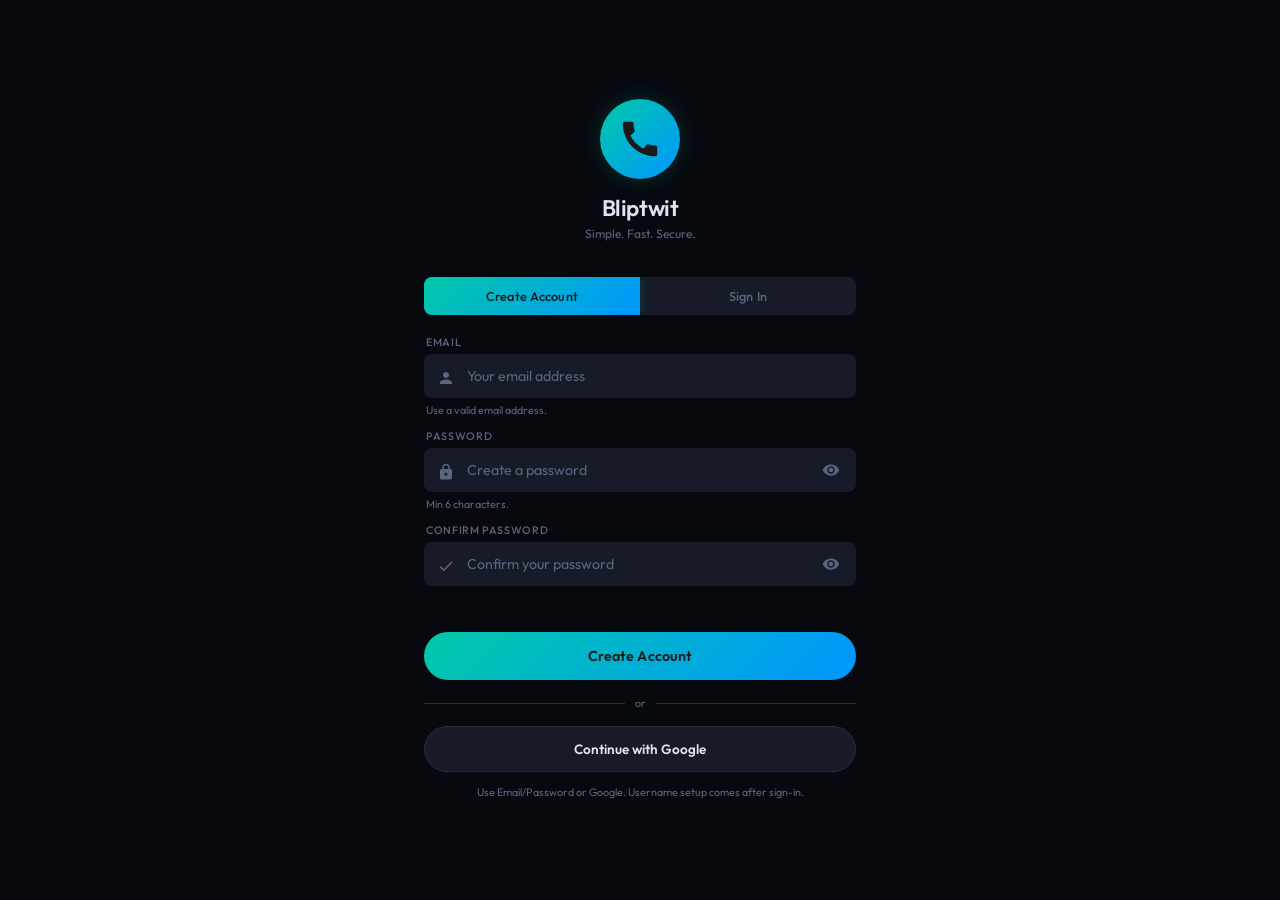
==== index.html @ bbe9b992 "Add index redirect to Bliptwit app" ====
<!DOCTYPE html>
<html lang="en">
<head>
  <meta charset="UTF-8" />
  <meta name="viewport" content="width=device-width, initial-scale=1.0" />
  <meta http-equiv="refresh" content="0; url=./out_index.html" />
  <title>Bliptwit</title>
  <script>
    window.location.replace('./out_index.html');
  </script>
</head>
<body>
  <p>Opening Bliptwit...</p>
  <a href="./out_index.html">Open Bliptwit</a>
</body>
</html>
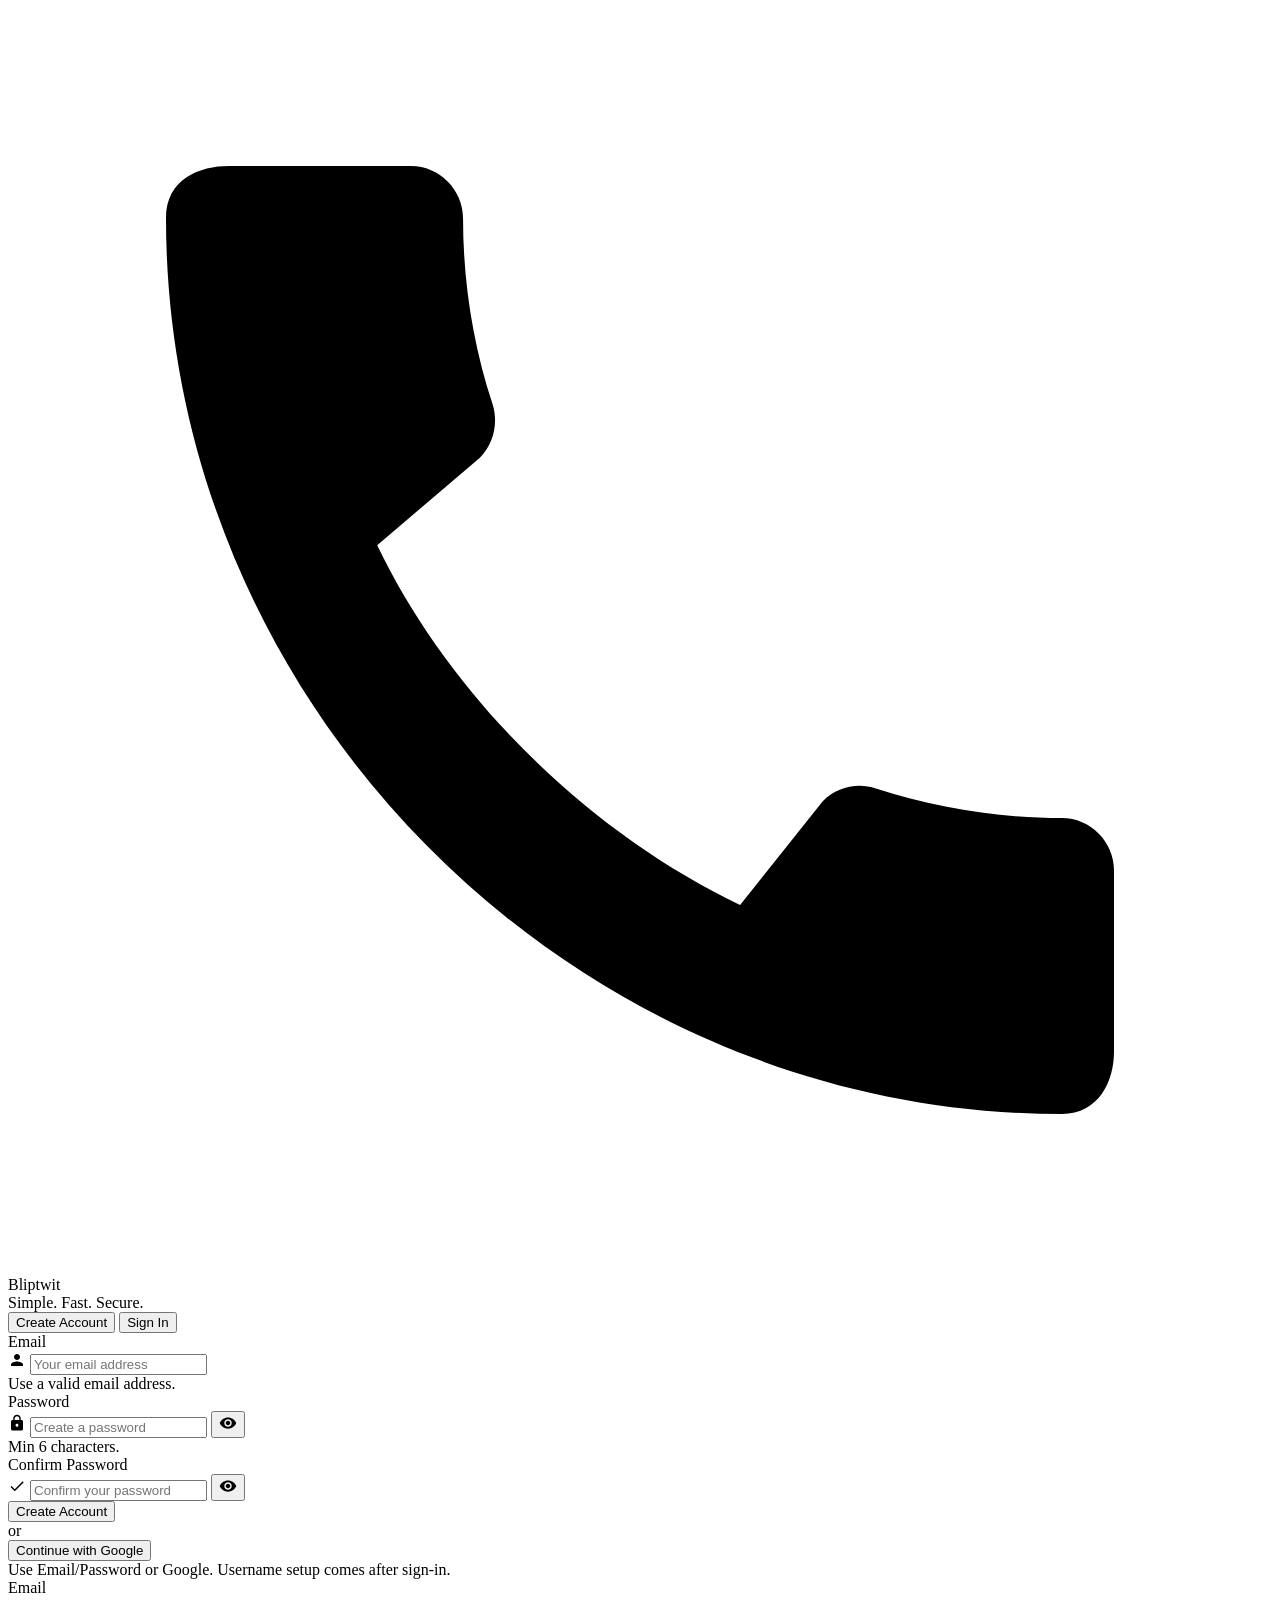
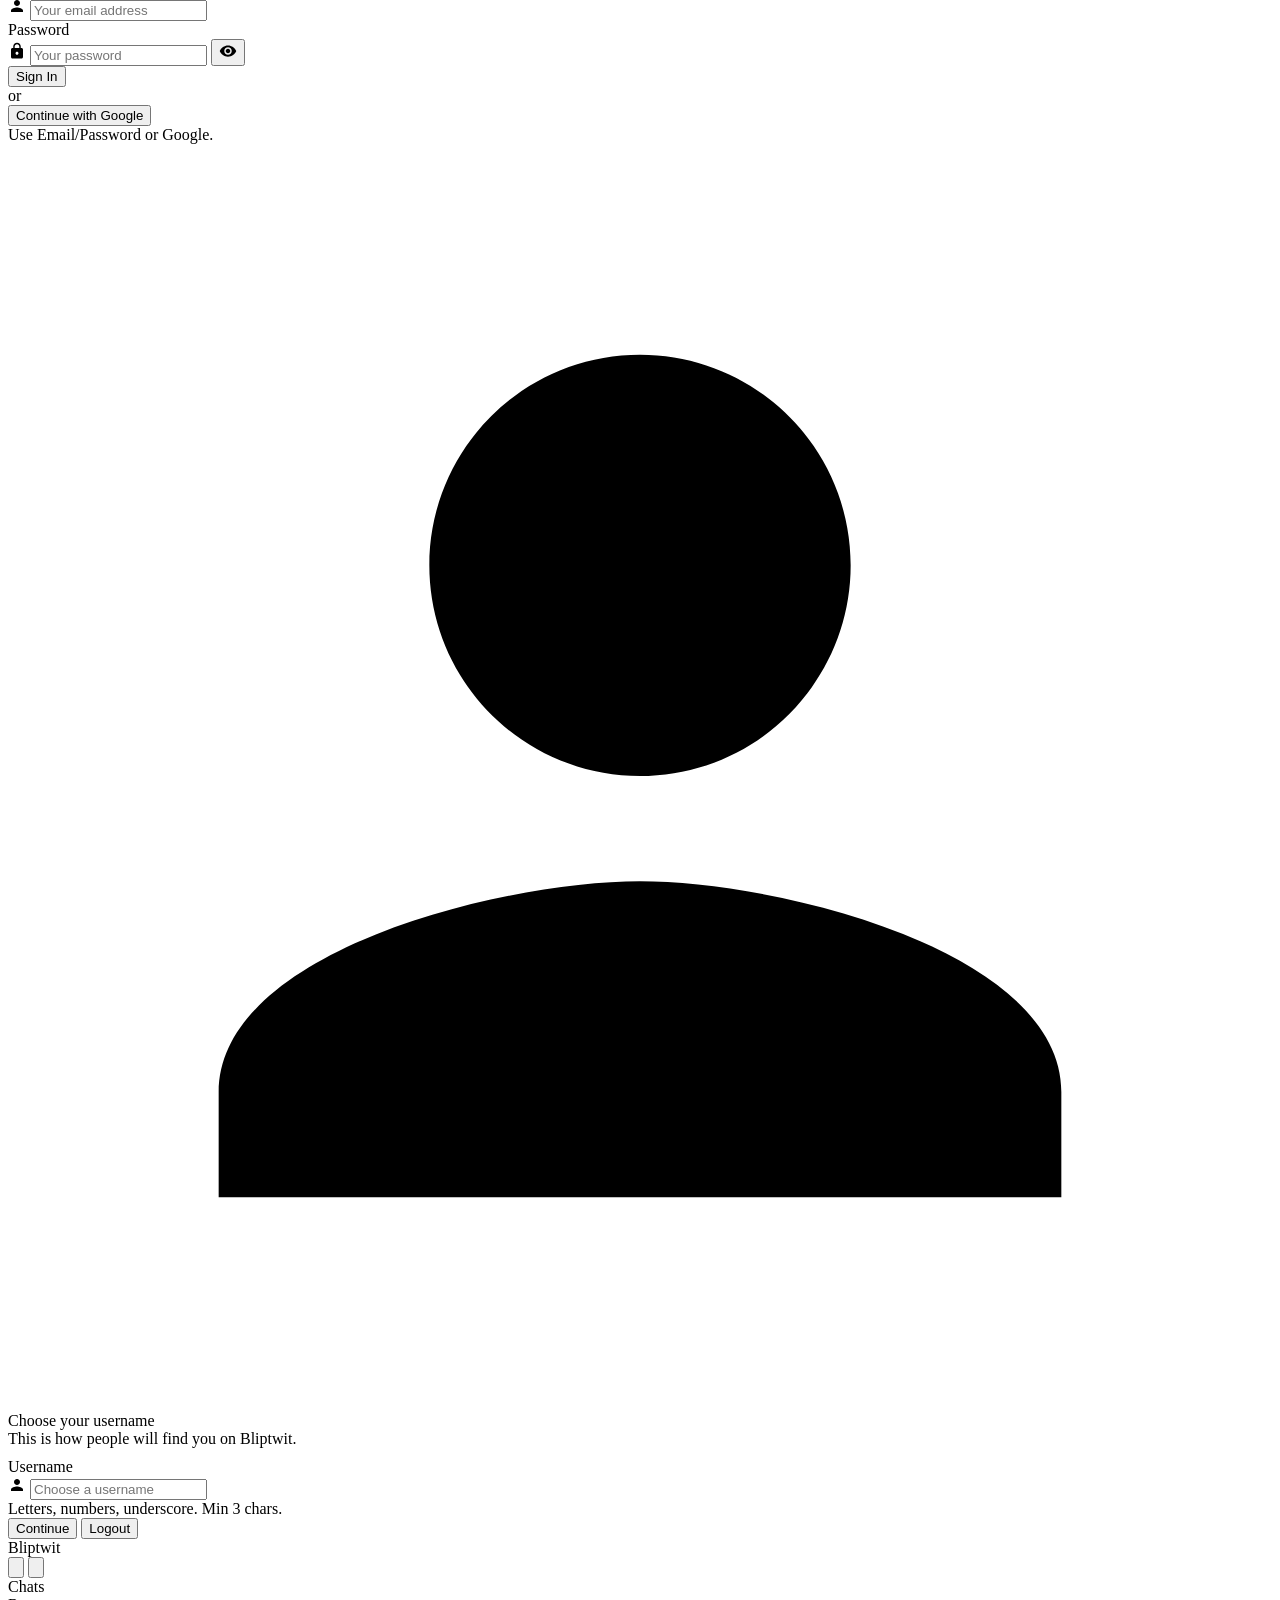
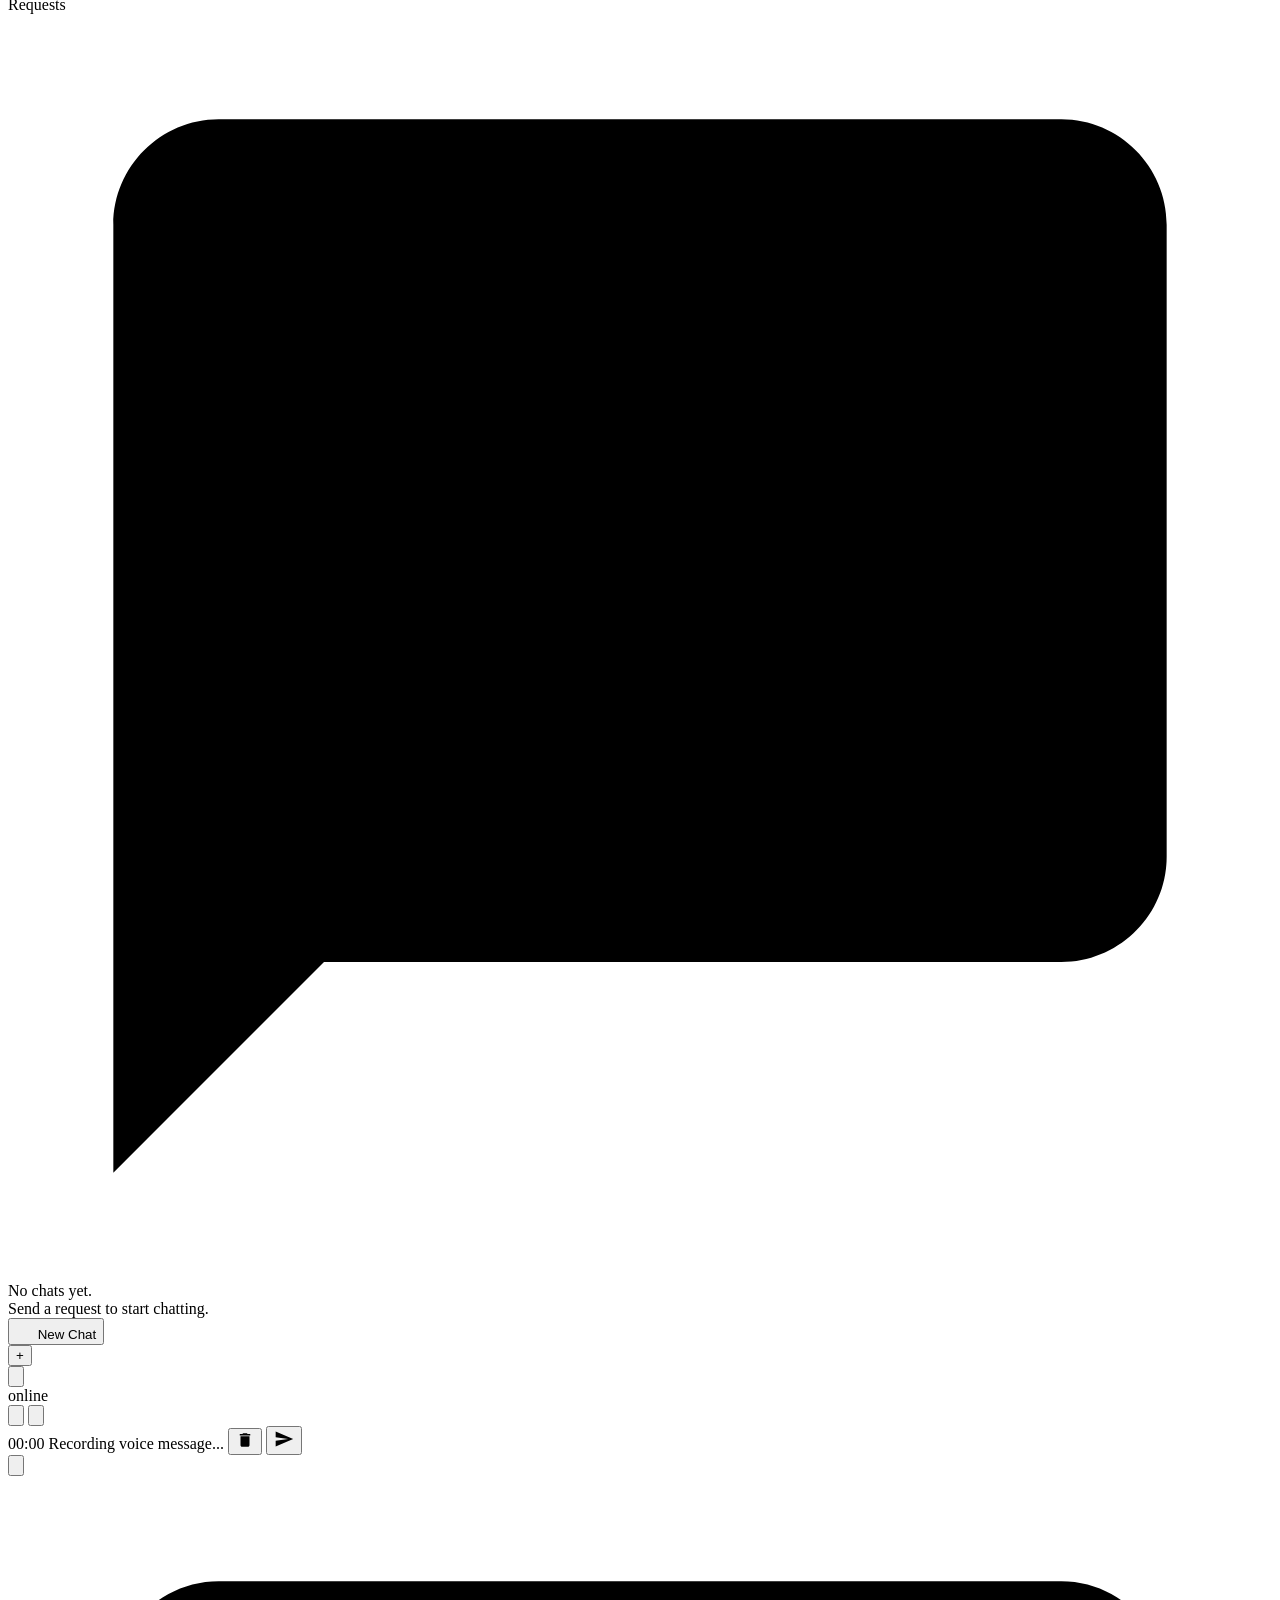
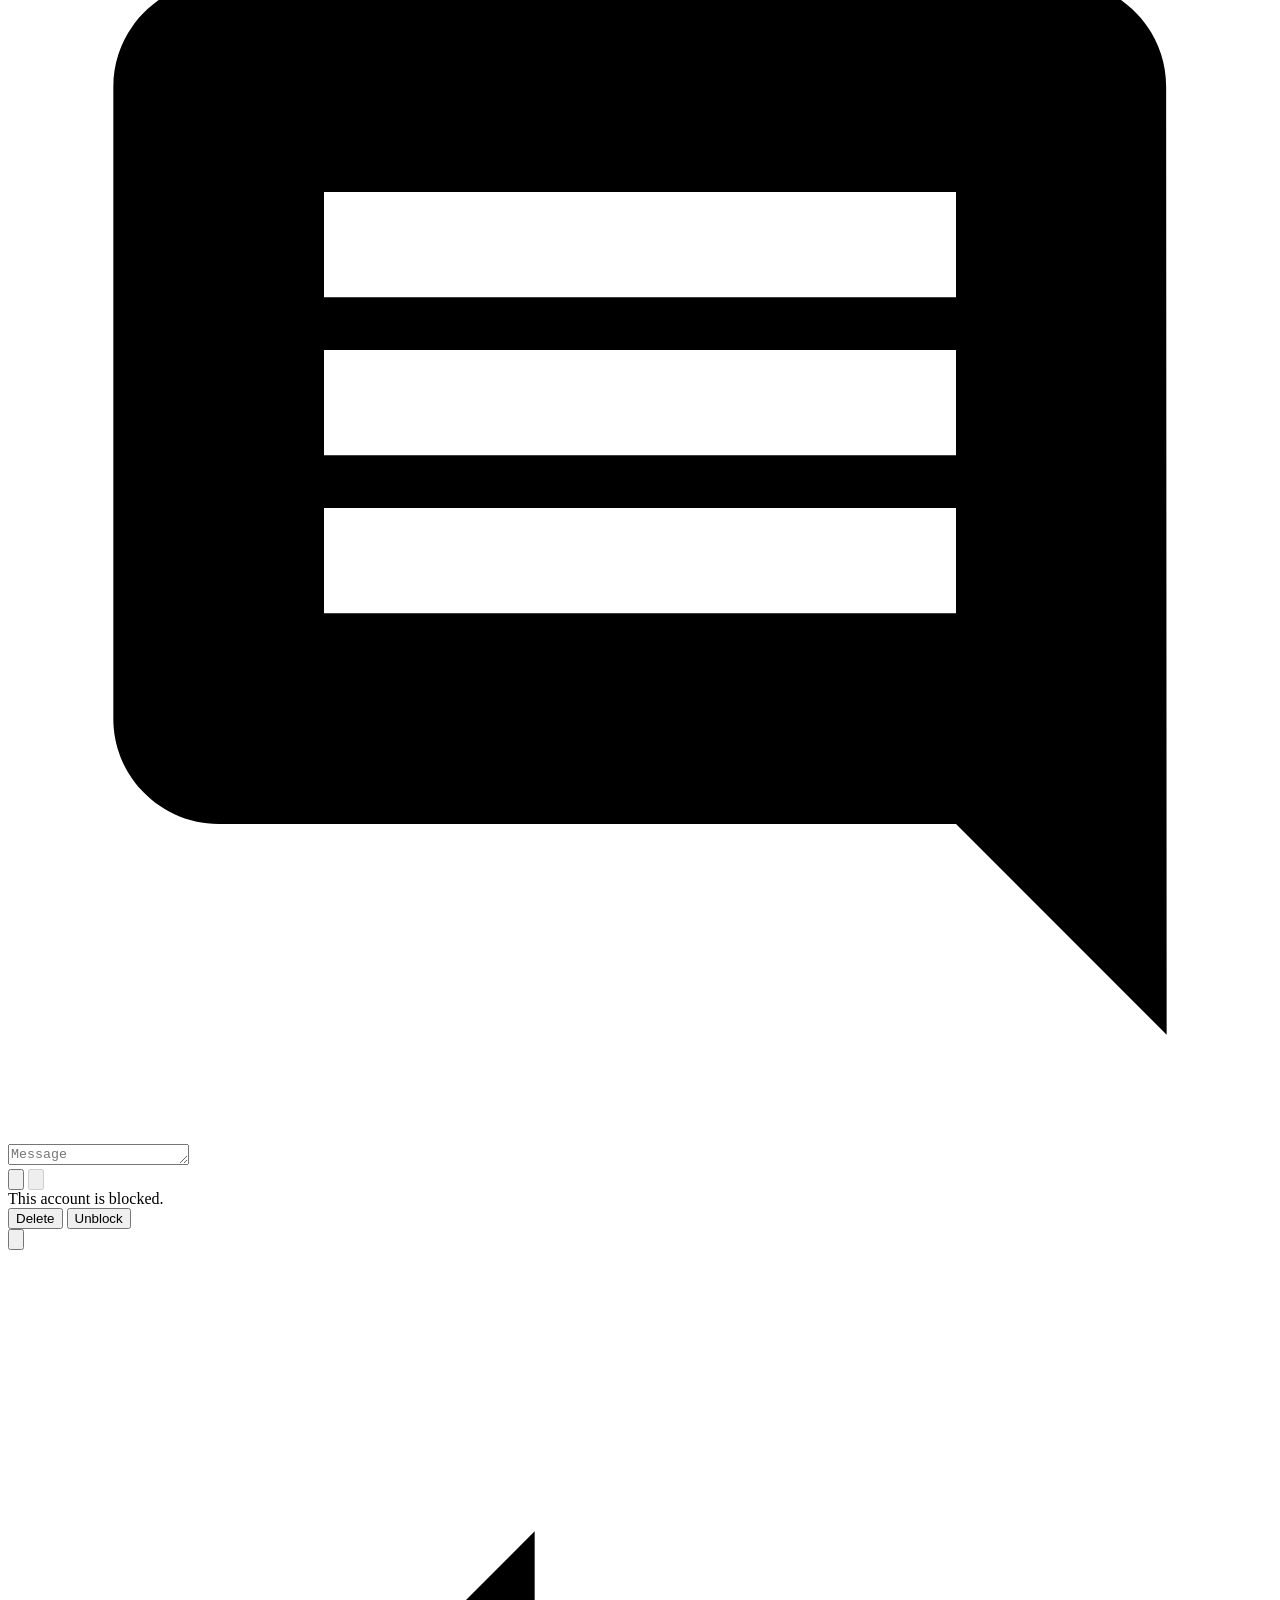
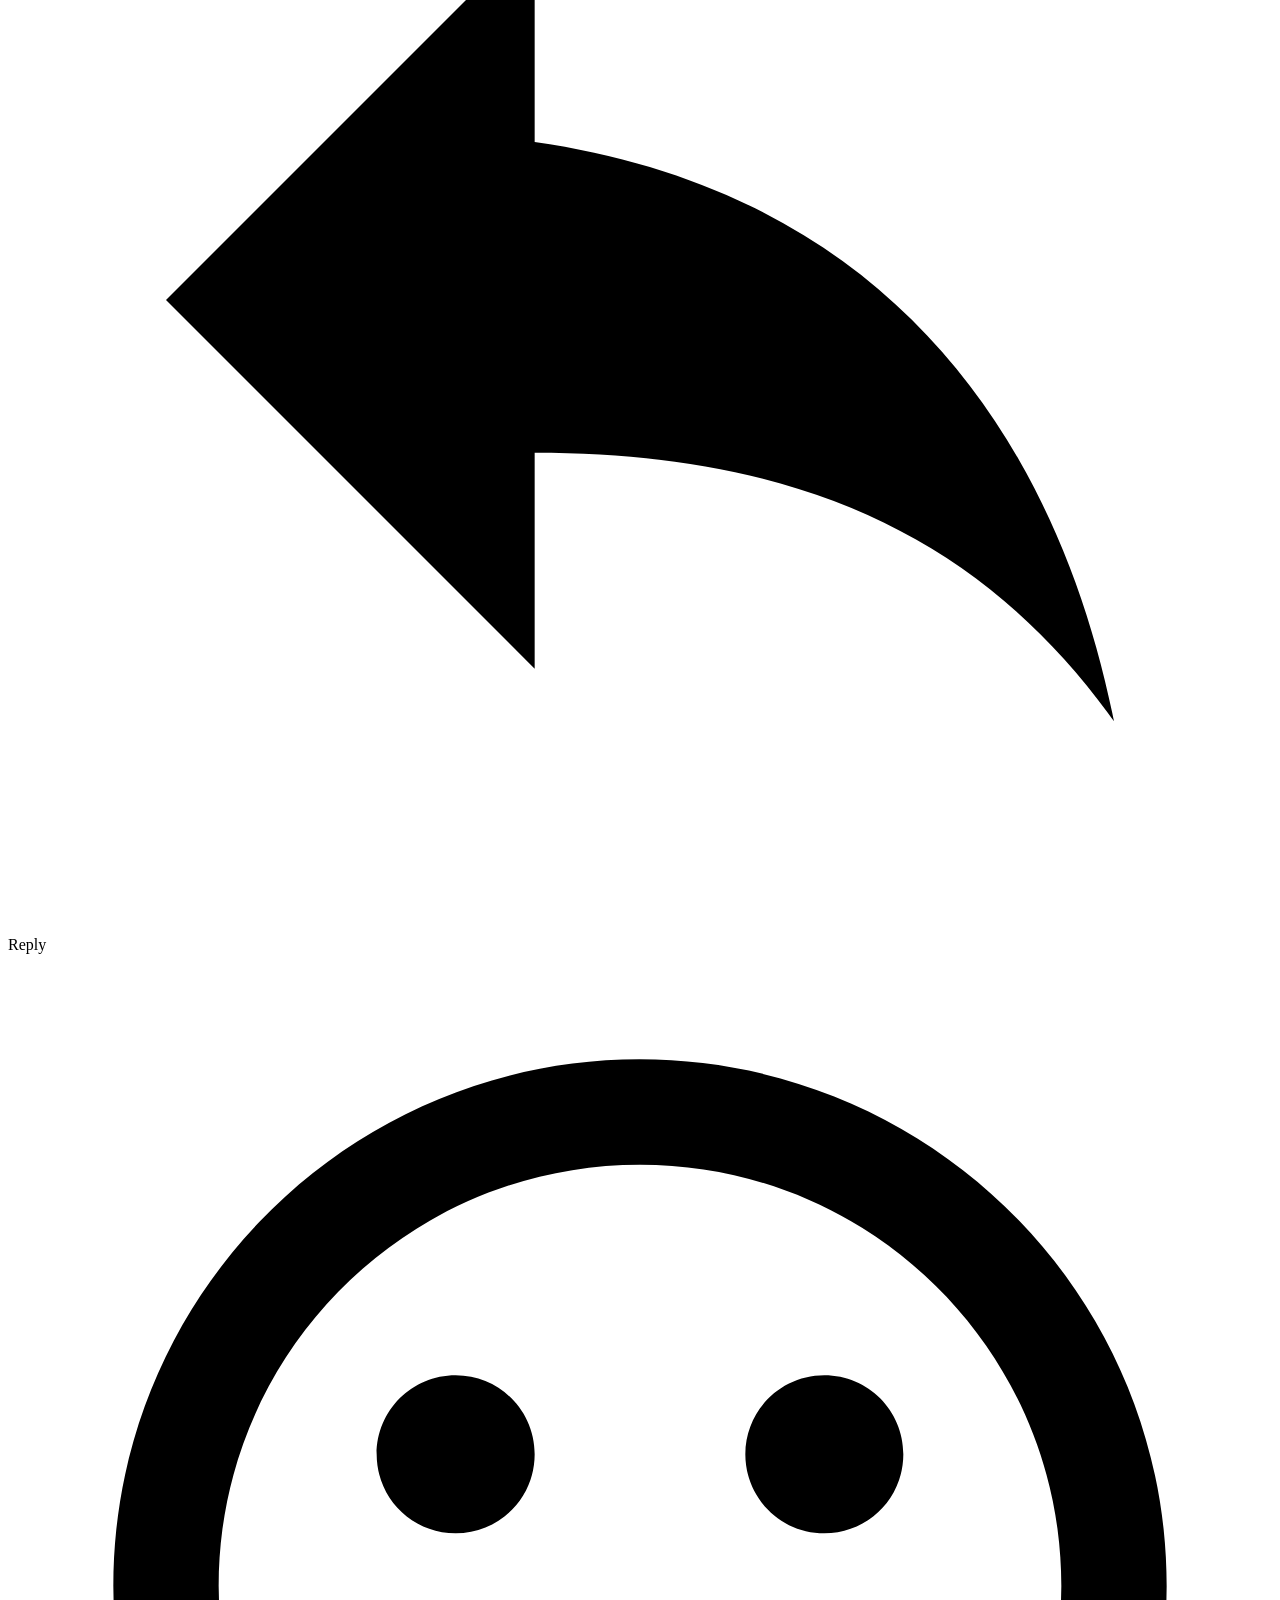
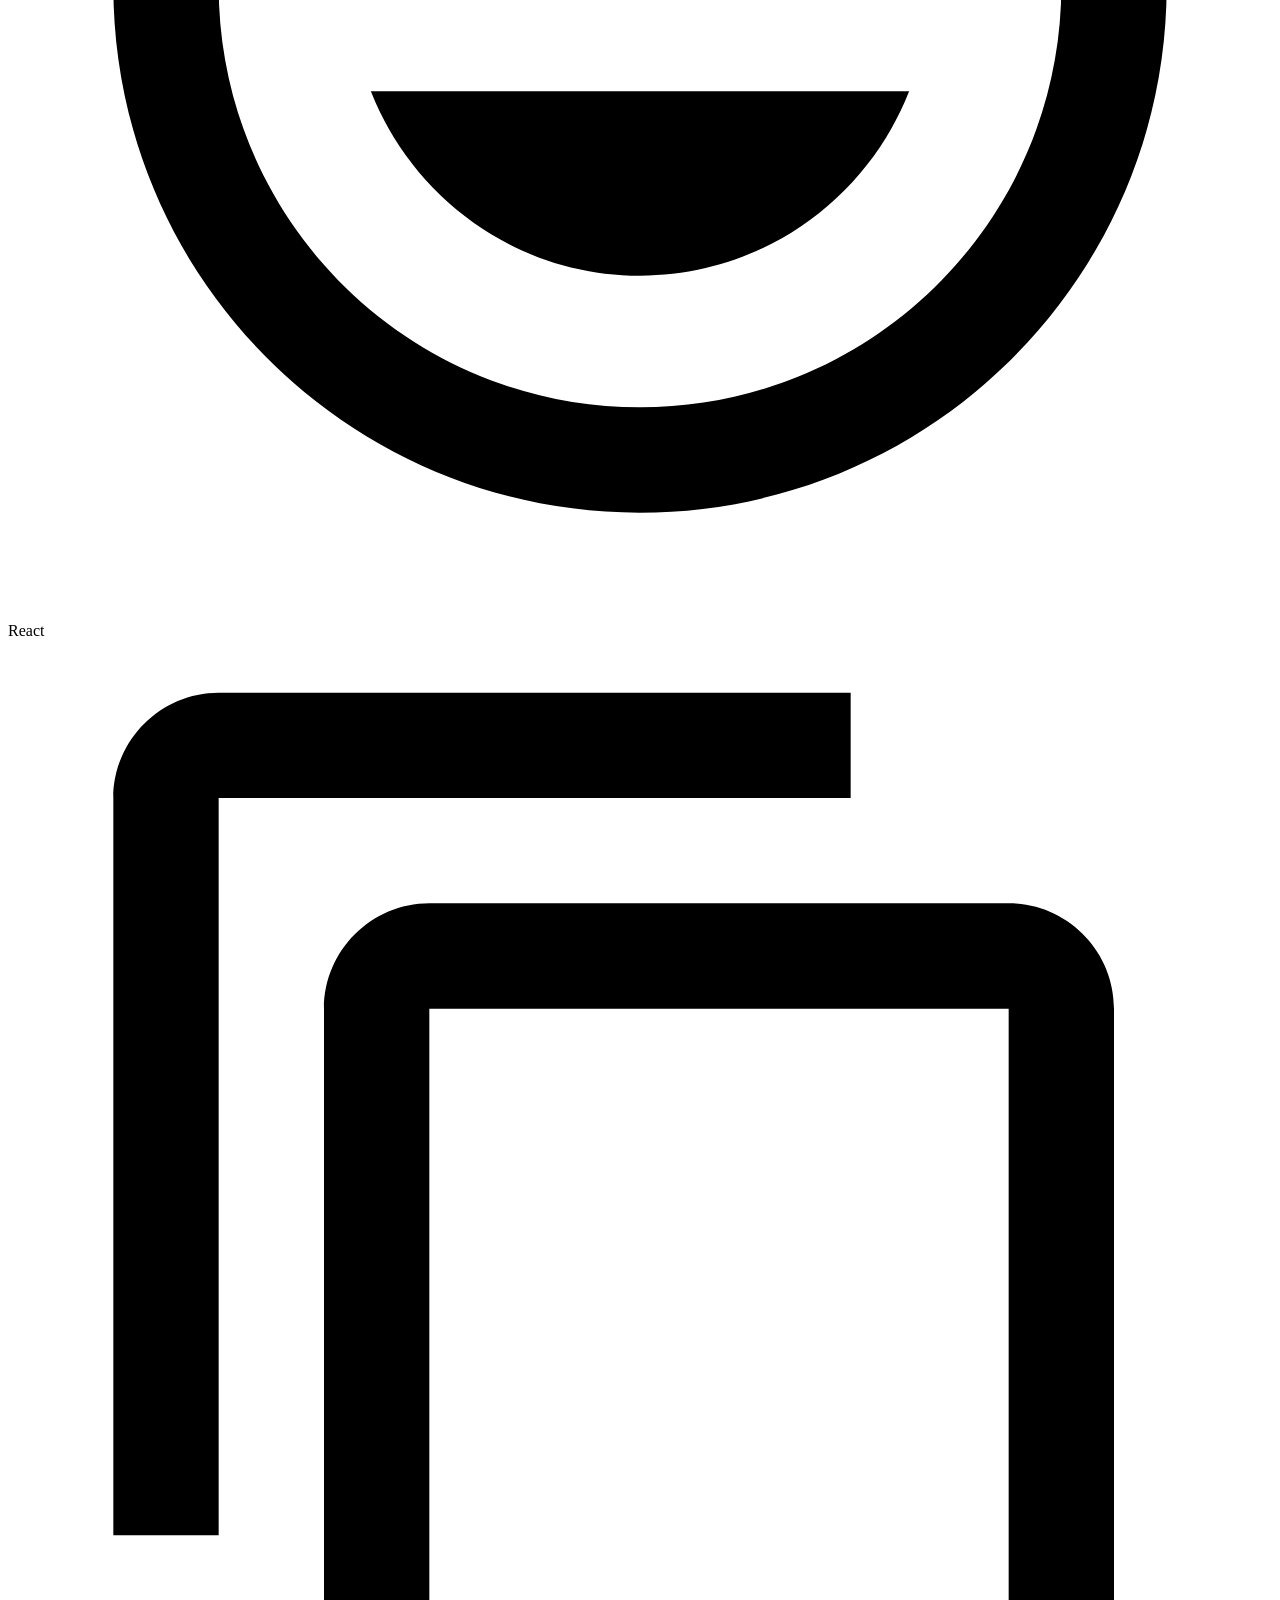
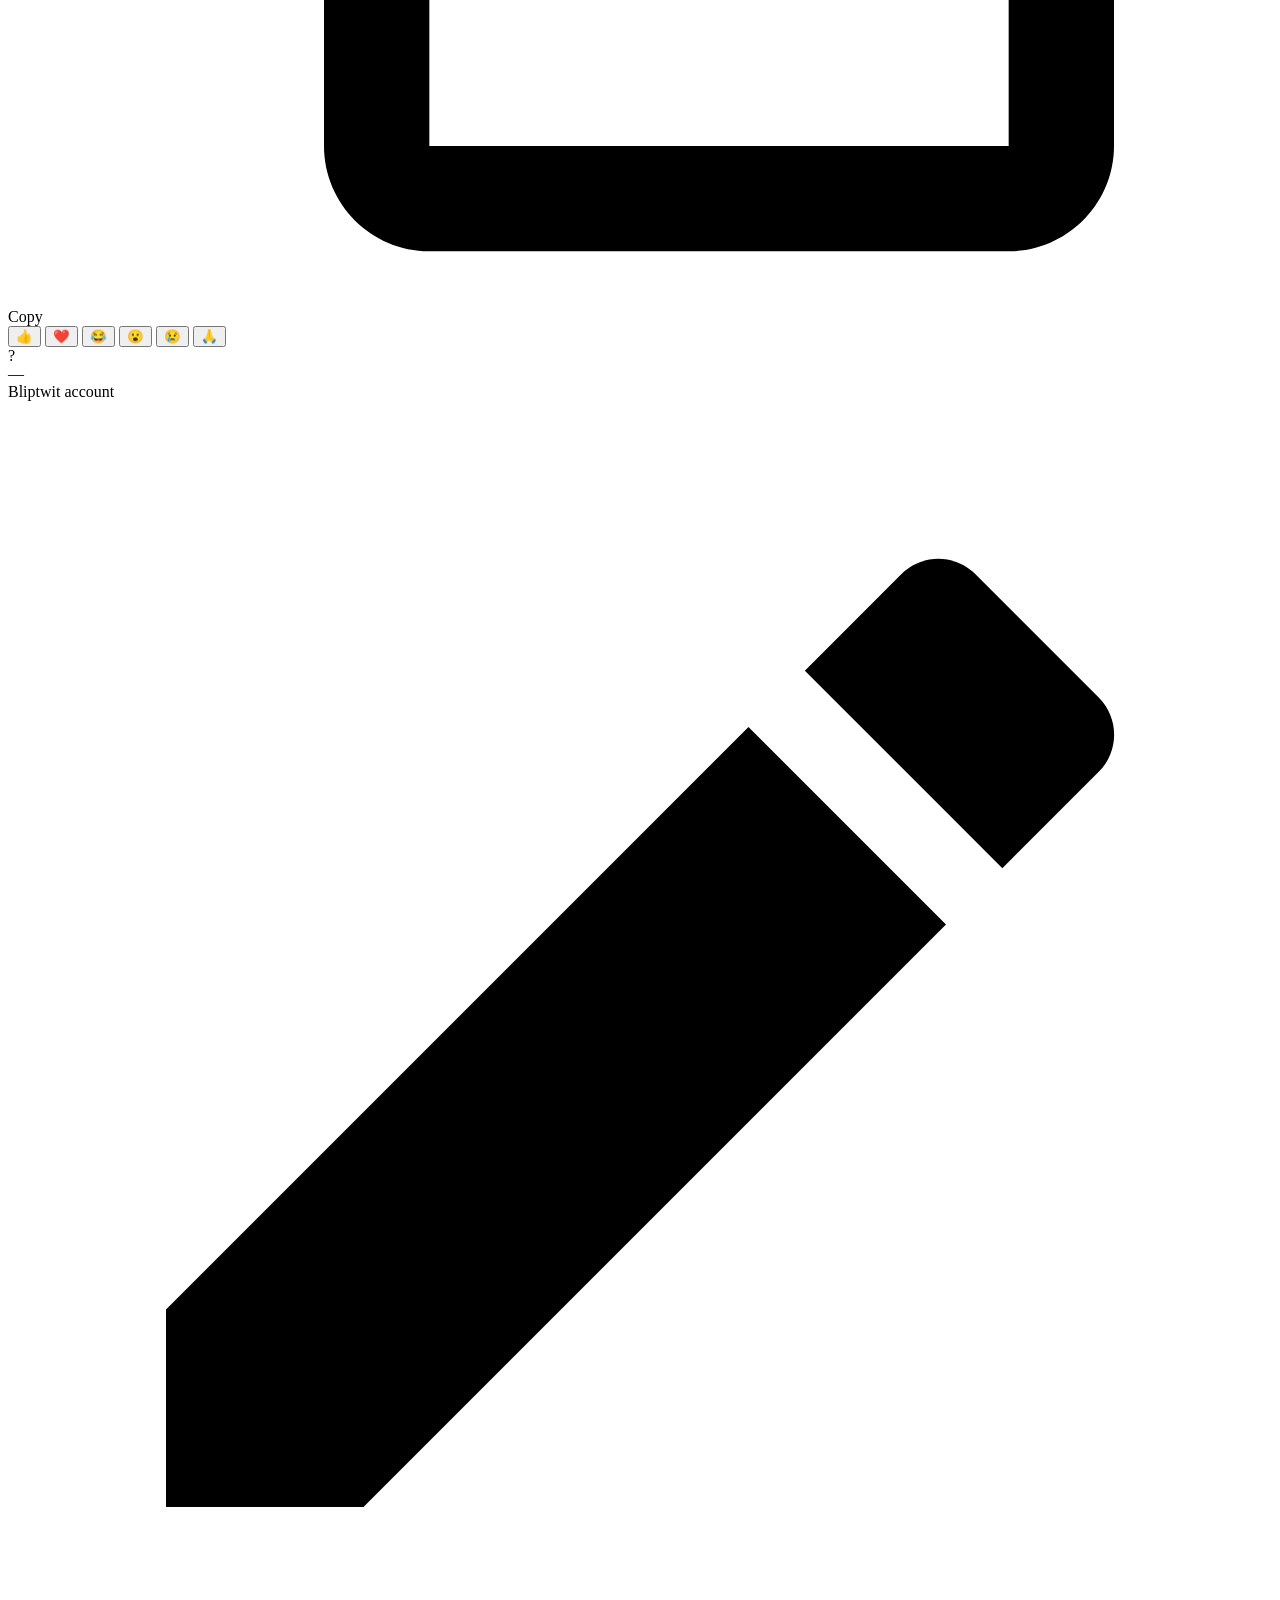
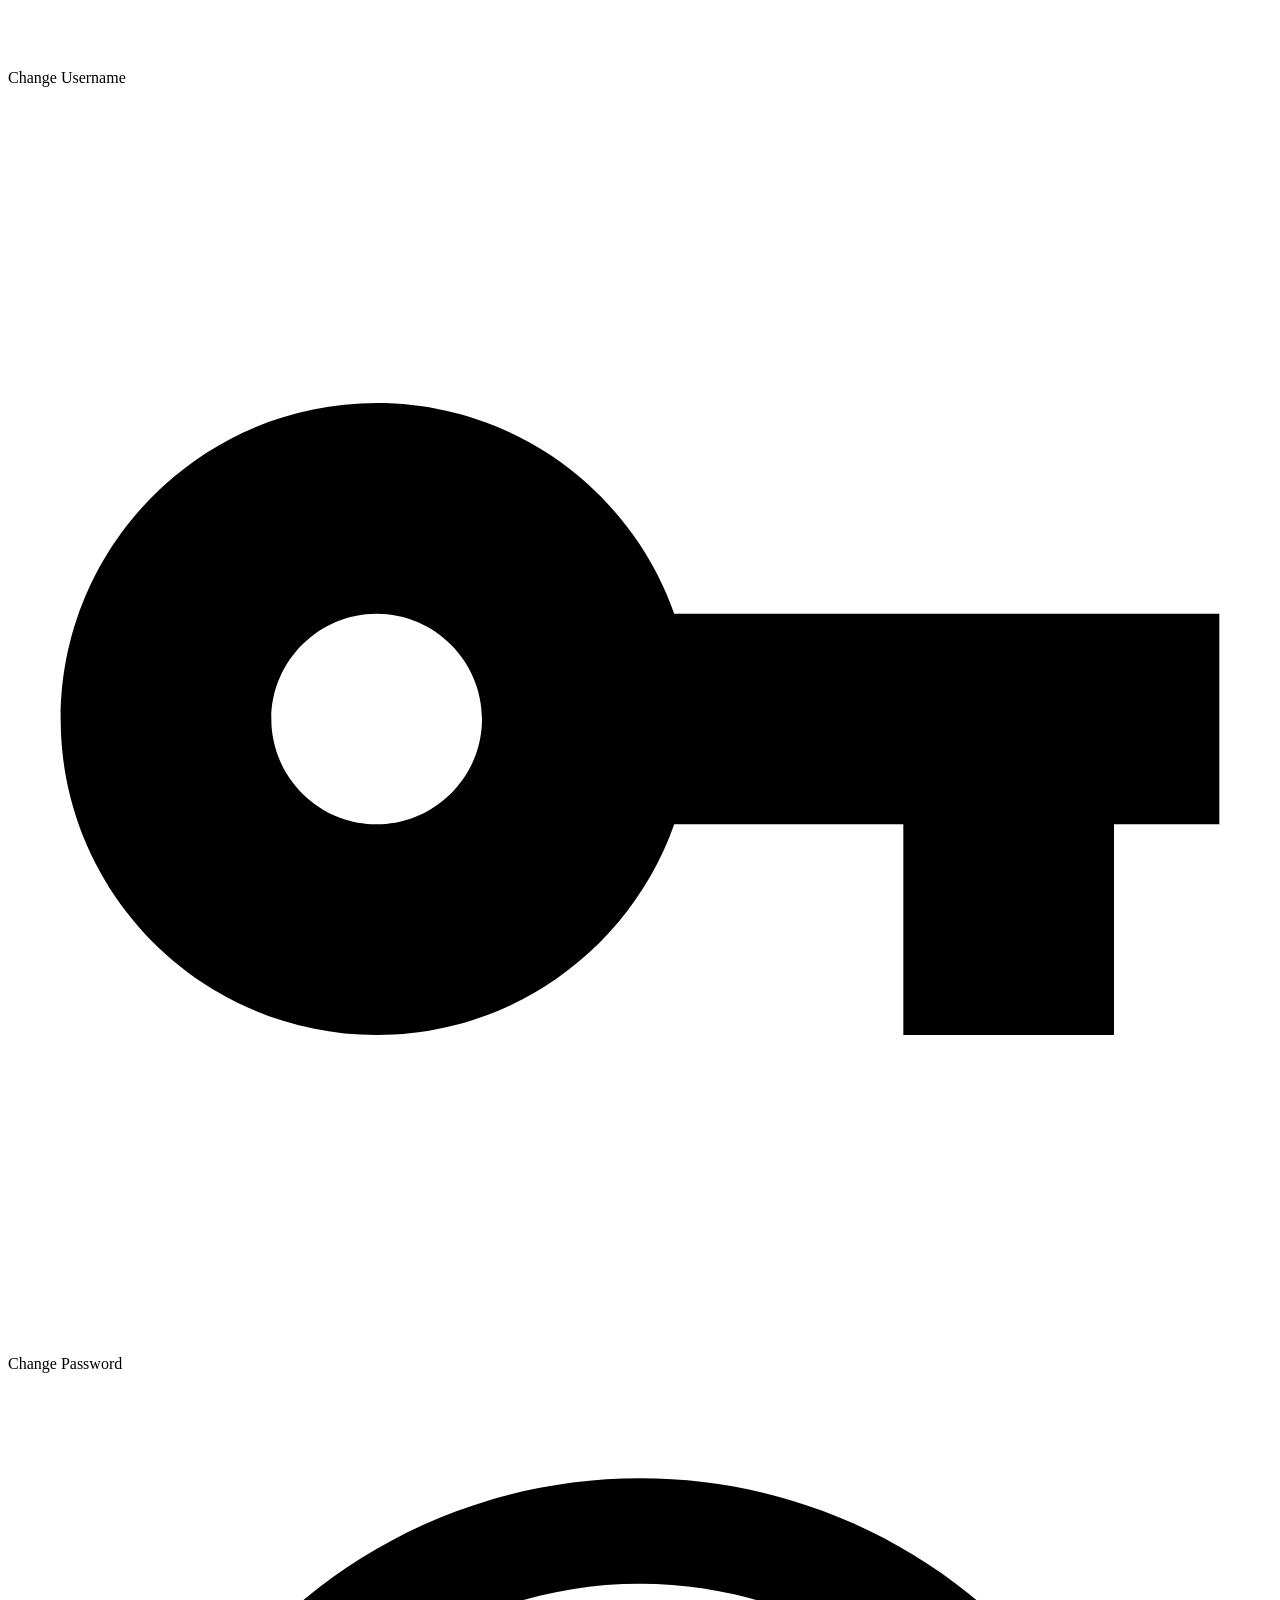
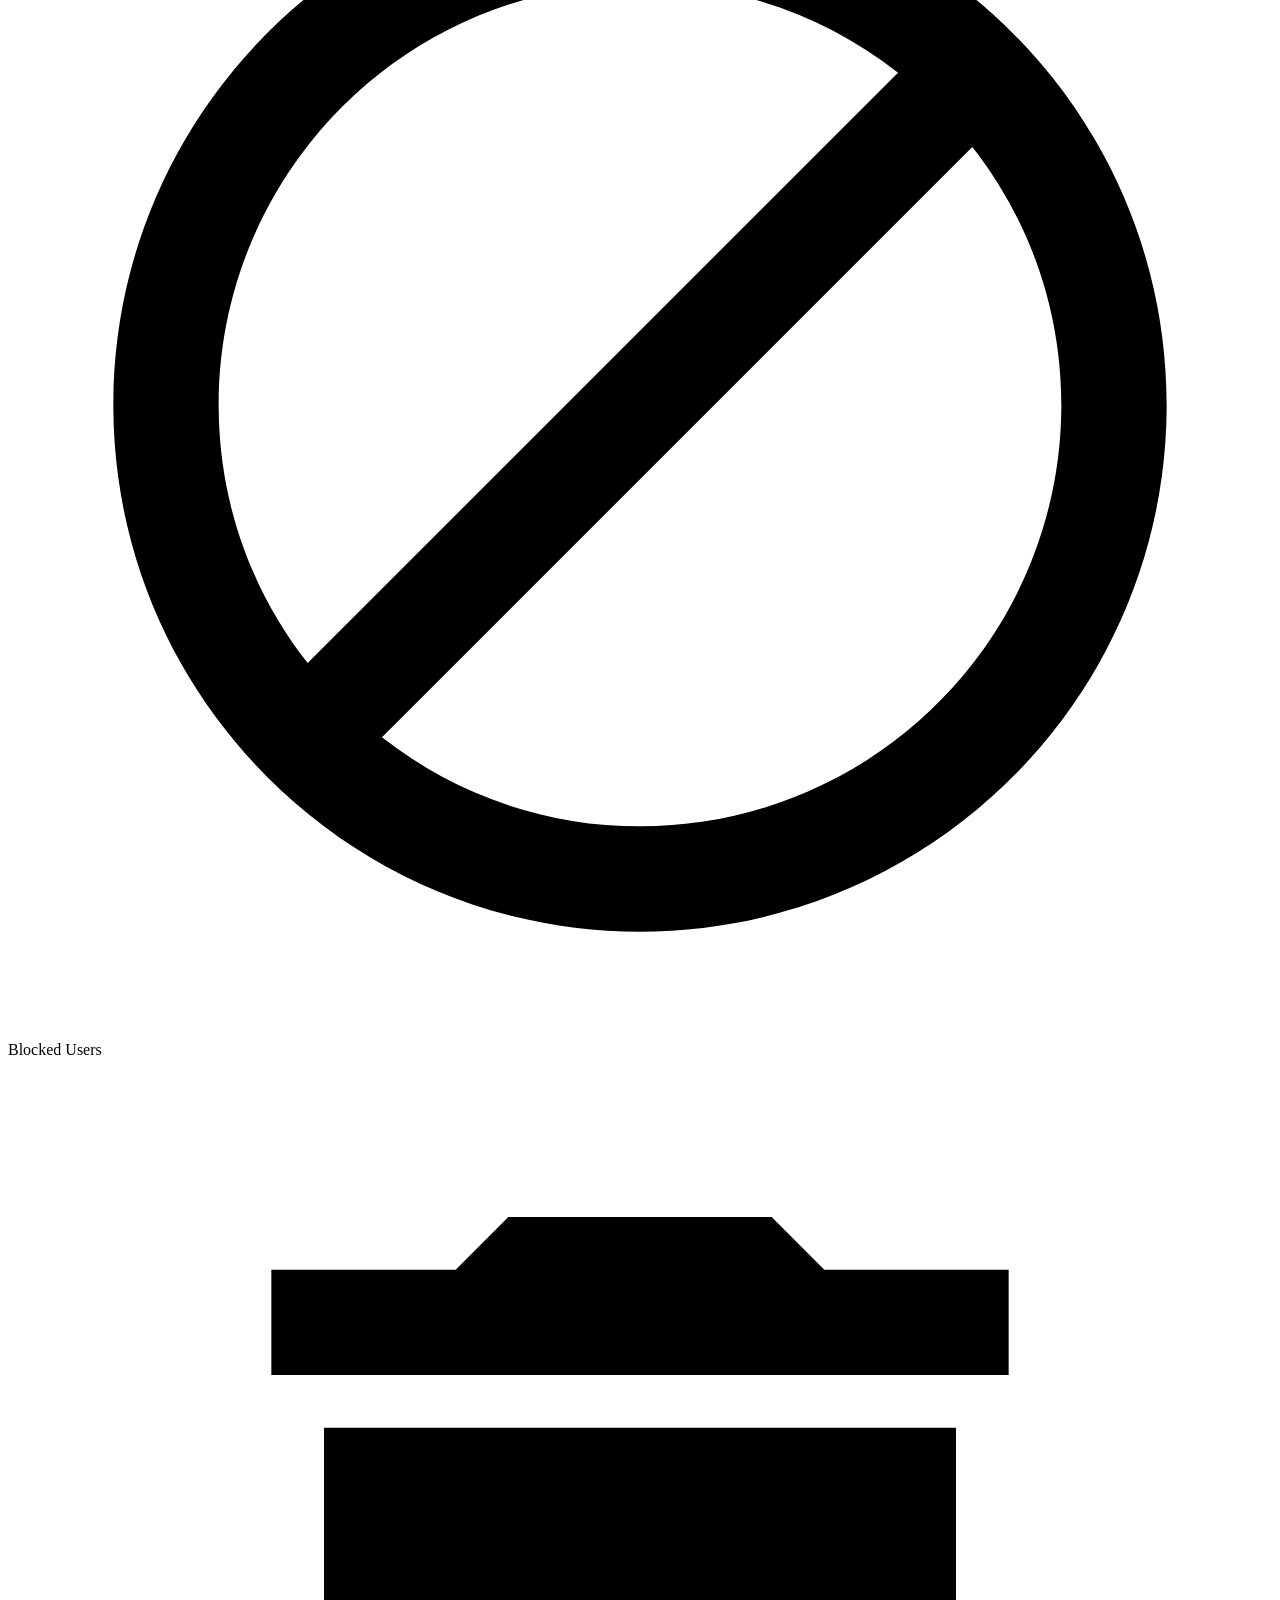
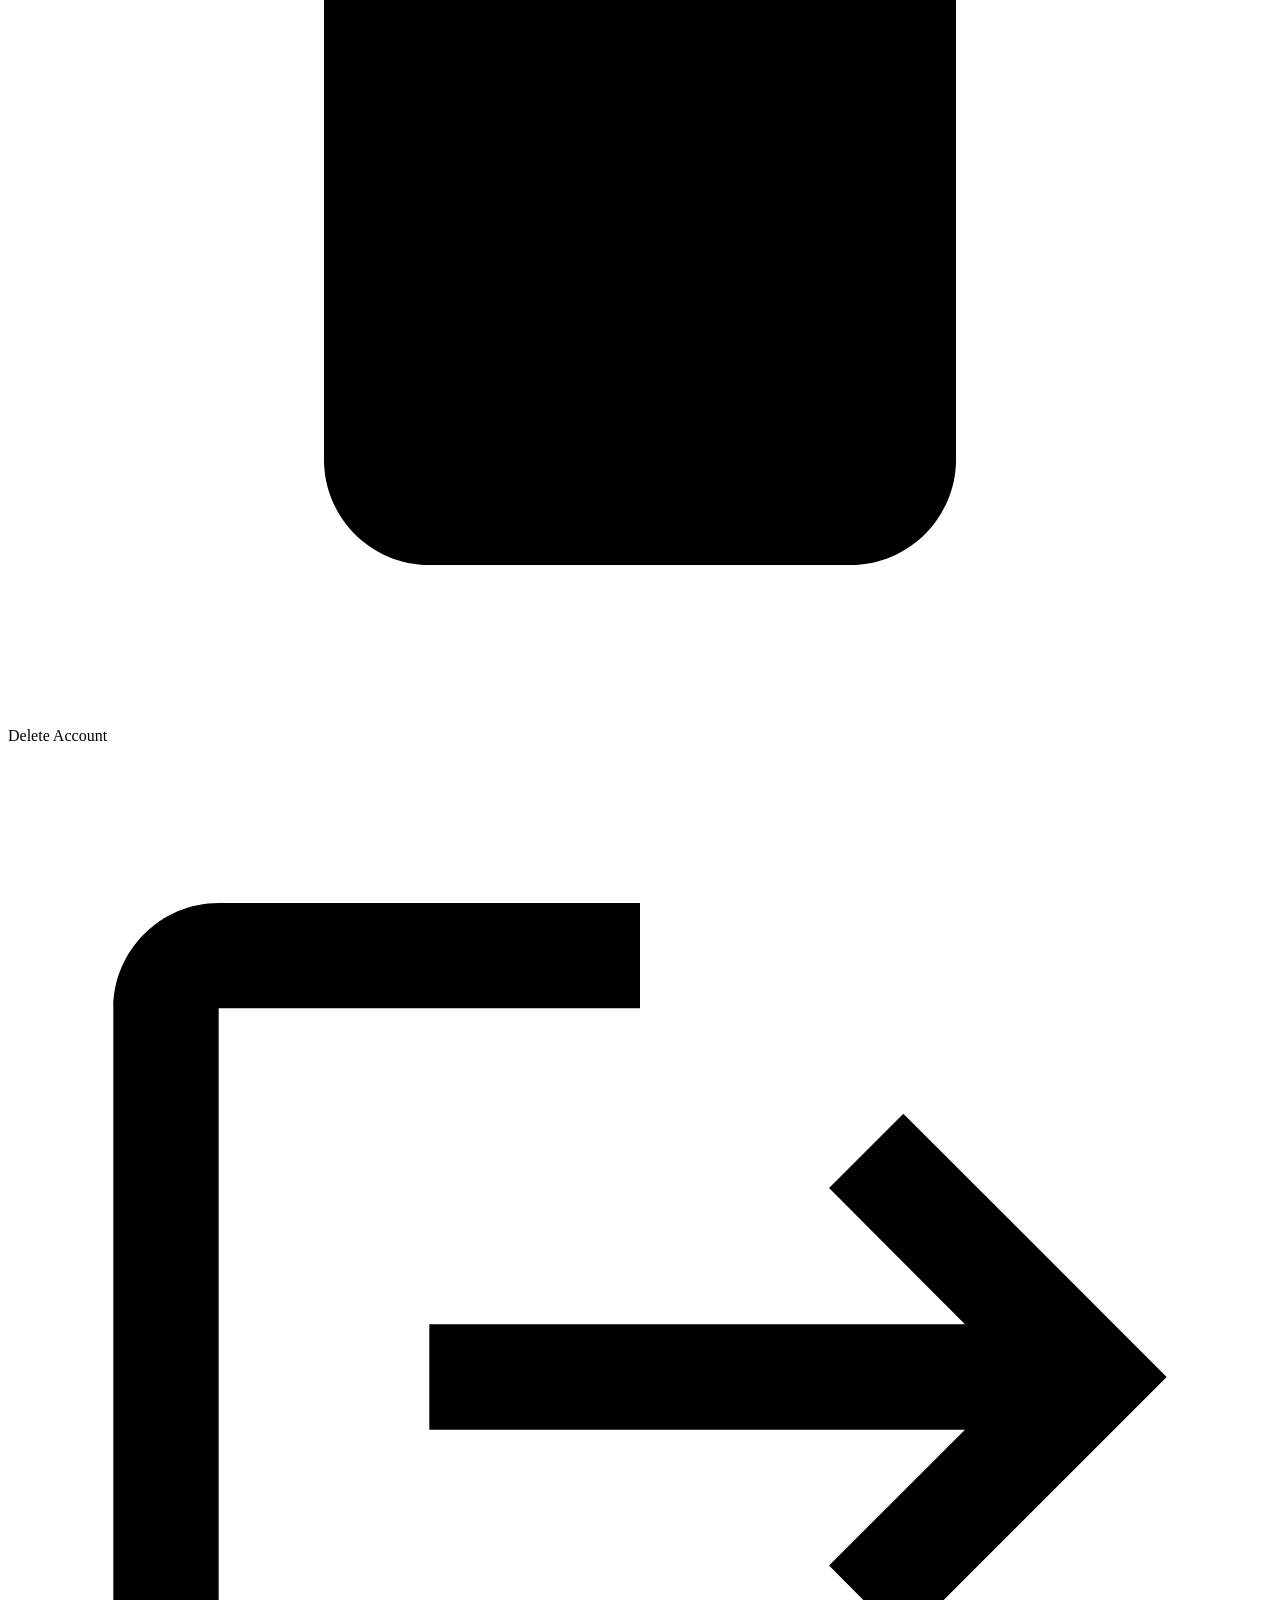
==== commit a56465d1: "Add files via upload" ====
--- a/index.html
+++ b/index.html
@@ -1,16 +1,450 @@
 <!DOCTYPE html>
 <html lang="en">
 <head>
-  <meta charset="UTF-8" />
-  <meta name="viewport" content="width=device-width, initial-scale=1.0" />
-  <meta http-equiv="refresh" content="0; url=./out_index.html" />
-  <title>Bliptwit</title>
-  <script>
-    window.location.replace('./out_index.html');
-  </script>
+  <meta charset="UTF-8"/>
+  <meta name="viewport" content="width=device-width, initial-scale=1.0, viewport-fit=cover, user-scalable=yes"/>
+  <title>Bliptwit — Modern Messenger</title>
+  <link rel="preconnect" href="https://fonts.googleapis.com">
+  <link href="https://fonts.googleapis.com/css2?family=Outfit:wght@300;400;500;600;700;800&family=JetBrains+Mono:wght@400;500&display=swap" rel="stylesheet">
+  <link rel="stylesheet" href="./assets/css/style.css">
 </head>
 <body>
-  <p>Opening Bliptwit...</p>
-  <a href="./out_index.html">Open Bliptwit</a>
+<div id="app">
+
+  <!-- LOGIN SCREEN -->
+  <div id="login-screen" class="screen active">
+    <div class="login-logo-wrap">
+      <div class="login-logo-icon">
+        <svg viewBox="0 0 24 24"><path d="M20.01 15.38c-1.23 0-2.42-.2-3.53-.56-.35-.12-.74-.03-1.01.24l-1.57 1.97c-2.83-1.35-5.48-3.9-6.89-6.83l1.95-1.66c.27-.28.35-.67.24-1.02-.37-1.12-.56-2.32-.56-3.53 0-.54-.45-.99-.99-.99H4.19C3.65 3 3 3.24 3 3.99 3 13.28 10.73 21 20.01 21c.71 0 .99-.63.99-1.18v-3.45c0-.54-.45-.99-.99-.99z"/></svg>
+      </div>
+      <div class="login-logo-text">Bliptwit</div>
+      <div class="login-logo-sub">Simple. Fast. Secure.</div>
+    </div>
+
+    <div class="auth-toggle">
+      <button class="auth-toggle-btn active" id="show-signup-toggle">Create Account</button>
+      <button class="auth-toggle-btn" id="show-login-toggle">Sign In</button>
+    </div>
+
+    <div id="signup-form" class="auth-form">
+      <div class="field-group">
+        <label class="field-label">Email</label>
+        <div class="input-wrap input-with-icon">
+          <span class="field-icon"><svg viewBox="0 0 24 24" width="18" height="18"><path d="M12 12c2.21 0 4-1.79 4-4s-1.79-4-4-4-4 1.79-4 4 1.79 4 4 4zm0 2c-2.67 0-8 1.34-8 4v2h16v-2c0-2.66-5.33-4-8-4z"/></svg></span>
+          <input type="text" id="signup-username" placeholder="Your email address" autocomplete="email"/>
+        </div>
+        <div class="helper-text" id="signup-username-helper">Use a valid email address.</div>
+      </div>
+      <div class="field-group">
+        <label class="field-label">Password</label>
+        <div class="input-wrap input-with-icon">
+          <span class="field-icon"><svg viewBox="0 0 24 24" width="18" height="18"><path d="M18 8h-1V6c0-2.76-2.24-5-5-5S7 3.24 7 6v2H6c-1.1 0-2 .9-2 2v10c0 1.1.9 2 2 2h12c1.1 0 2-.9 2-2V10c0-1.1-.9-2-2-2zm-6 9c-1.1 0-2-.9-2-2s.9-2 2-2 2 .9 2 2-.9 2-2 2zm3.1-9H8.9V6c0-1.71 1.39-3.1 3.1-3.1 1.71 0 3.1 1.39 3.1 3.1v2z"/></svg></span>
+          <input type="password" id="signup-password" placeholder="Create a password" maxlength="50"/>
+          <button type="button" class="password-toggle" data-target="signup-password">
+            <svg viewBox="0 0 24 24" width="18" height="18" id="eye-signup-password"><path d="M12 4.5C7 4.5 2.73 7.61 1 12c1.73 4.39 6 7.5 11 7.5s9.27-3.11 11-7.5c-1.73-4.39-6-7.5-11-7.5zM12 17c-2.76 0-5-2.24-5-5s2.24-5 5-5 5 2.24 5 5-2.24 5-5 5zm0-8c-1.66 0-3 1.34-3 3s1.34 3 3 3 3-1.34 3-3-1.34-3-3-3z"/></svg>
+          </button>
+        </div>
+        <div class="helper-text" id="signup-password-helper">Min 6 characters.</div>
+      </div>
+      <div class="field-group">
+        <label class="field-label">Confirm Password</label>
+        <div class="input-wrap input-with-icon">
+          <span class="field-icon"><svg viewBox="0 0 24 24" width="18" height="18"><path d="M9 16.17L4.83 12l-1.42 1.41L9 19 21 7l-1.41-1.41z"/></svg></span>
+          <input type="password" id="signup-confirm" placeholder="Confirm your password" maxlength="50"/>
+          <button type="button" class="password-toggle" data-target="signup-confirm">
+            <svg viewBox="0 0 24 24" width="18" height="18" id="eye-signup-confirm"><path d="M12 4.5C7 4.5 2.73 7.61 1 12c1.73 4.39 6 7.5 11 7.5s9.27-3.11 11-7.5c-1.73-4.39-6-7.5-11-7.5zM12 17c-2.76 0-5-2.24-5-5s2.24-5 5-5 5 2.24 5 5-2.24 5-5 5zm0-8c-1.66 0-3 1.34-3 3s1.34 3 3 3 3-1.34 3-3-1.34-3-3-3z"/></svg>
+          </button>
+        </div>
+      </div>
+      <div class="error-msg" id="signup-error"></div>
+      <button class="btn-primary" id="signup-submit">Create Account</button>
+      <div class="auth-divider">or</div>
+      <button class="provider-btn" id="google-signup-btn" type="button">Continue with Google</button>
+      <div class="auth-note">Use Email/Password or Google. Username setup comes after sign-in.</div>
+    </div>
+
+    <div id="login-form" class="auth-form hidden">
+      <div class="field-group">
+        <label class="field-label">Email</label>
+        <div class="input-wrap input-with-icon">
+          <span class="field-icon"><svg viewBox="0 0 24 24" width="18" height="18"><path d="M12 12c2.21 0 4-1.79 4-4s-1.79-4-4-4-4 1.79-4 4 1.79 4 4 4zm0 2c-2.67 0-8 1.34-8 4v2h16v-2c0-2.66-5.33-4-8-4z"/></svg></span>
+          <input type="text" id="login-username" placeholder="Your email address" autocomplete="email"/>
+        </div>
+      </div>
+      <div class="field-group">
+        <label class="field-label">Password</label>
+        <div class="input-wrap input-with-icon">
+          <span class="field-icon"><svg viewBox="0 0 24 24" width="18" height="18"><path d="M18 8h-1V6c0-2.76-2.24-5-5-5S7 3.24 7 6v2H6c-1.1 0-2 .9-2 2v10c0 1.1.9 2 2 2h12c1.1 0 2-.9 2-2V10c0-1.1-.9-2-2-2zm-6 9c-1.1 0-2-.9-2-2s.9-2 2-2 2 .9 2 2-.9 2-2 2zm3.1-9H8.9V6c0-1.71 1.39-3.1 3.1-3.1 1.71 0 3.1 1.39 3.1 3.1v2z"/></svg></span>
+          <input type="password" id="login-password" placeholder="Your password"/>
+          <button type="button" class="password-toggle" data-target="login-password">
+            <svg viewBox="0 0 24 24" width="18" height="18" id="eye-login-password"><path d="M12 4.5C7 4.5 2.73 7.61 1 12c1.73 4.39 6 7.5 11 7.5s9.27-3.11 11-7.5c-1.73-4.39-6-7.5-11-7.5zM12 17c-2.76 0-5-2.24-5-5s2.24-5 5-5 5 2.24 5 5-2.24 5-5 5zm0-8c-1.66 0-3 1.34-3 3s1.34 3 3 3 3-1.34 3-3-1.34-3-3-3z"/></svg>
+          </button>
+        </div>
+      </div>
+      <div class="error-msg" id="login-error"></div>
+      <button class="btn-primary" id="login-submit">Sign In</button>
+      <div class="auth-divider">or</div>
+      <button class="provider-btn" id="google-login-btn" type="button">Continue with Google</button>
+      <div class="auth-note">Use Email/Password or Google.</div>
+    </div>
+  </div>
+
+  <!-- USERNAME SETUP SCREEN -->
+  <div id="username-setup-screen" class="screen">
+    <div class="username-setup-card">
+      <div class="login-logo-wrap" style="margin-bottom:10px;">
+        <div class="login-logo-icon">
+          <svg viewBox="0 0 24 24"><path d="M12 12c2.21 0 4-1.79 4-4s-1.79-4-4-4-4 1.79-4 4 1.79 4 4 4zm0 2c-2.67 0-8 1.34-8 4v2h16v-2c0-2.66-5.33-4-8-4z"/></svg>
+        </div>
+        <div class="username-setup-title">Choose your username</div>
+        <div class="username-setup-sub">This is how people will find you on Bliptwit.</div>
+      </div>
+      <div class="field-group">
+        <label class="field-label">Username</label>
+        <div class="input-wrap input-with-icon">
+          <span class="field-icon"><svg viewBox="0 0 24 24" width="18" height="18"><path d="M12 12c2.21 0 4-1.79 4-4s-1.79-4-4-4-4 1.79-4 4 1.79 4 4 4zm0 2c-2.67 0-8 1.34-8 4v2h16v-2c0-2.66-5.33-4-8-4z"/></svg></span>
+          <input type="text" id="setup-username" placeholder="Choose a username" autocomplete="off" maxlength="24"/>
+        </div>
+        <div class="helper-text" id="setup-username-helper">Letters, numbers, underscore. Min 3 chars.</div>
+      </div>
+      <div class="error-msg" id="setup-username-error"></div>
+      <button class="btn-primary" id="setup-username-submit" type="button">Continue</button>
+      <button class="btn-cancel" id="setup-logout-btn" type="button">Logout</button>
+    </div>
+  </div>
+
+  <!-- MAIN SCREEN -->
+  <div id="main-screen" class="screen">
+    <header>
+      <span class="logo-text">Bliptwit</span>
+      <div class="header-right">
+        <button class="icon-btn" id="search-toggle-btn" title="Search">
+          <svg viewBox="0 0 24 24"><path d="M15.5 14h-.79l-.28-.27C15.41 12.59 16 11.11 16 9.5 16 5.91 13.09 3 9.5 3S3 5.91 3 9.5 5.91 16 9.5 16c1.61 0 3.09-.59 4.23-1.57l.27.28v.79l5 4.99L20.49 19l-4.99-5zm-6 0C7.01 14 5 11.99 5 9.5S7.01 5 9.5 5 14 7.01 14 9.5 11.99 14 9.5 14z"/></svg>
+        </button>
+        <button class="icon-btn" id="menu-trigger-btn" title="Menu">
+          <svg viewBox="0 0 24 24"><path d="M12 8c1.1 0 2-.9 2-2s-.9-2-2-2-2 .9-2 2 .9 2 2 2zm0 2c-1.1 0-2 .9-2 2s.9 2 2 2 2-.9 2-2-.9-2-2-2zm0 6c-1.1 0-2 .9-2 2s.9 2 2 2 2-.9 2-2-.9-2-2-2z"/></svg>
+        </button>
+      </div>
+    </header>
+
+    <div class="search-bar" id="search-bar" style="display:none;">
+      <div class="search-wrap">
+        <svg viewBox="0 0 24 24"><path d="M15.5 14h-.79l-.28-.27C15.41 12.59 16 11.11 16 9.5 16 5.91 13.09 3 9.5 3S3 5.91 3 9.5 5.91 16 9.5 16c1.61 0 3.09-.59 4.23-1.57l.27.28v.79l5 4.99L20.49 19l-4.99-5zm-6 0C7.01 14 5 11.99 5 9.5S7.01 5 9.5 5 14 7.01 14 9.5 11.99 14 9.5 14z"/></svg>
+        <input type="text" id="search-input" placeholder="Search chats or users…" autocomplete="off"/>
+        <button class="search-clear" id="search-clear">
+          <svg viewBox="0 0 24 24"><path d="M19 6.41L17.59 5 12 10.59 6.41 5 5 6.41 10.59 12 5 17.59 6.41 19 12 13.41 17.59 19 19 17.59 13.41 12z"/></svg>
+        </button>
+      </div>
+    </div>
+
+    <div class="tabs">
+      <div class="tab active" data-tab="chats">Chats <span class="tab-badge" id="chat-count" style="display:none;"></span></div>
+      <div class="tab" data-tab="requests">Requests <span class="tab-badge" id="req-tab-badge" style="display:none;"></span></div>
+    </div>
+
+    <div class="tab-panel active" id="tab-chats">
+      <div id="empty-state">
+        <div class="empty-icon">
+          <svg viewBox="0 0 24 24"><path d="M20 2H4c-1.1 0-2 .9-2 2v18l4-4h14c1.1 0 2-.9 2-2V4c0-1.1-.9-2-2-2z"/></svg>
+        </div>
+        <div class="empty-text">No chats yet.<br/>Send a request to start chatting.</div>
+        <button class="btn-add-first" id="add-chat-empty-btn">
+          <svg viewBox="0 0 24 24" width="18" height="18"><path d="M12 5v14M5 12h14"/></svg>
+          New Chat
+        </button>
+      </div>
+      <div id="chat-list"></div>
+      <button class="fab hidden" id="fab-btn">+</button>
+    </div>
+
+    <div class="tab-panel" id="tab-requests">
+      <div id="req-panel-content"></div>
+    </div>
+  </div>
+
+  <!-- CHAT SCREEN -->
+  <div id="chat-screen">
+    <div class="chat-bg"></div>
+    <div class="chat-header">
+      <button class="back-btn" id="back-btn">
+        <svg viewBox="0 0 24 24"><path d="M20 11H7.83l5.59-5.59L12 4l-8 8 8 8 1.41-1.41L7.83 13H20v-2z"/></svg>
+      </button>
+      <div class="chat-header-avatar" id="ch-avatar"></div>
+      <div class="chat-header-info" id="ch-header-info">
+        <div class="chat-header-name" id="ch-name"></div>
+        <div class="chat-header-sub" id="ch-status">online</div>
+      </div>
+      <div class="chat-header-actions">
+        <button class="icon-btn" id="chat-search-btn">
+          <svg viewBox="0 0 24 24"><path d="M15.5 14h-.79l-.28-.27C15.41 12.59 16 11.11 16 9.5 16 5.91 13.09 3 9.5 3S3 5.91 3 9.5 5.91 16 9.5 16c1.61 0 3.09-.59 4.23-1.57l.27.28v.79l5 4.99L20.49 19l-4.99-5zm-6 0C7.01 14 5 11.99 5 9.5S7.01 5 9.5 5 14 7.01 14 9.5 11.99 14 9.5 14z"/></svg>
+        </button>
+        <button class="icon-btn" id="chat-more-btn">
+          <svg viewBox="0 0 24 24"><path d="M12 8c1.1 0 2-.9 2-2s-.9-2-2-2-2 .9-2 2 .9 2 2 2zm0 2c-1.1 0-2 .9-2 2s.9 2 2 2 2-.9 2-2-.9-2-2-2zm0 6c-1.1 0-2 .9-2 2s.9 2 2 2 2-.9 2-2-.9-2-2-2z"/></svg>
+        </button>
+      </div>
+    </div>
+
+    <div class="messages-wrap" id="messages-wrap"></div>
+
+    <div class="typing-indicator" id="typing-indicator">
+      <div class="typing-bubble">
+        <div class="typing-dots"><span></span><span></span><span></span></div>
+      </div>
+    </div>
+
+    <!-- Voice Recording UI -->
+    <div class="voice-recording-ui" id="voice-recording-ui">
+      <div class="recording-indicator"></div>
+      <span class="recording-timer" id="recording-timer">00:00</span>
+      <span class="recording-hint">Recording voice message...</span>
+      <button class="btn-cancel-recording" id="btn-cancel-recording">
+        <svg viewBox="0 0 24 24" width="18" height="18"><path d="M6 19c0 1.1.9 2 2 2h8c1.1 0 2-.9 2-2V7H6v12zM19 4h-3.5l-1-1h-5l-1 1H5v2h14V4z"/></svg>
+      </button>
+      <button class="btn-send-recording" id="btn-send-recording">
+        <svg viewBox="0 0 24 24" width="20" height="20"><path d="M2.01 21L23 12 2.01 3 2 10l15 2-15 2z"/></svg>
+      </button>
+    </div>
+
+    <div class="reply-bar" id="reply-bar">
+      <div class="reply-bar-accent"></div>
+      <div class="reply-bar-info">
+        <div class="reply-bar-label" id="reply-to-name"></div>
+        <div class="reply-bar-text" id="reply-to-text"></div>
+      </div>
+      <button class="reply-bar-close" id="reply-bar-close">
+        <svg viewBox="0 0 24 24"><path d="M19 6.41L17.59 5 12 10.59 6.41 5 5 6.41 10.59 12 5 17.59 6.41 19 12 13.41 17.59 19 19 17.59 13.41 12z"/></svg>
+      </button>
+    </div>
+
+    <div class="input-bar">
+      <div class="input-icon-btn">
+        <label for="img-upload">
+          <svg viewBox="0 0 24 24"><path d="M21.99 4c0-1.1-.89-2-1.99-2H4c-1.1 0-2 .9-2 2v12c0 1.1.9 2 2 2h14l4 4-.01-18zM18 14H6v-2h12v2zm0-3H6V9h12v2zm0-3H6V6h12v2z"/></svg>
+        </label>
+        <input type="file" id="img-upload" accept="image/*" style="display:none;"/>
+      </div>
+      <div class="msg-input-wrap">
+        <textarea id="msg-input" placeholder="Message" rows="1"></textarea>
+      </div>
+      <!-- Mic button for voice messages -->
+      <button class="mic-btn" id="mic-btn" title="Hold to record voice message">
+        <svg viewBox="0 0 24 24"><path d="M12 14c1.66 0 3-1.34 3-3V5c0-1.66-1.34-3-3-3S9 3.34 9 5v6c0 1.66 1.34 3 3 3z"/><path d="M17 11c0 2.76-2.24 5-5 5s-5-2.24-5-5H5c0 3.53 2.61 6.43 6 6.92V21h2v-3.08c3.39-.49 6-3.39 6-6.92h-2z"/></svg>
+      </button>
+      <button class="send-btn" id="send-btn" disabled>
+        <svg viewBox="0 0 24 24"><path d="M2.01 21L23 12 2.01 3 2 10l15 2-15 2z"/></svg>
+      </button>
+    </div>
+
+    <div class="blocked-chat-footer" id="blocked-chat-footer">
+      <div class="blocked-chat-text" id="blocked-chat-text">This account is blocked.</div>
+      <div class="blocked-chat-actions">
+        <button class="blocked-footer-btn delete" id="blocked-delete-chat-btn" type="button">Delete</button>
+        <button class="blocked-footer-btn unblock" id="blocked-unblock-btn" type="button">Unblock</button>
+      </div>
+    </div>
+  </div>
+
+  <!-- IMAGE VIEWER -->
+  <div id="img-viewer">
+    <div class="img-viewer-header">
+      <button class="back-btn" id="img-viewer-close">
+        <svg viewBox="0 0 24 24"><path d="M20 11H7.83l5.59-5.59L12 4l-8 8 8 8 1.41-1.41L7.83 13H20v-2z"/></svg>
+      </button>
+    </div>
+    <img id="img-viewer-img" src="" alt=""/>
+  </div>
+
+  <!-- CONTEXT MENU -->
+  <div class="ctx-overlay" id="ctx-overlay">
+    <div id="ctx-wrap-inner" class="ctx-wrap">
+      <div id="ctx-bubble-clone"></div>
+      <div class="ctx-menu" id="ctx-menu">
+        <div class="ctx-item" id="ctx-reply">
+          <svg viewBox="0 0 24 24"><path d="M10 9V5l-7 7 7 7v-4.1c5 0 8.5 1.6 11 5.1-1-5-4-10-11-11z"/></svg>Reply
+        </div>
+        <div class="ctx-item" id="ctx-react">
+          <svg viewBox="0 0 24 24"><path d="M11.99 2C6.47 2 2 6.48 2 12s4.47 10 9.99 10C17.52 22 22 17.52 22 12S17.52 2 11.99 2zM12 20c-4.42 0-8-3.58-8-8s3.58-8 8-8 8 3.58 8 8-3.58 8-8 8zm3.5-9c.83 0 1.5-.67 1.5-1.5S16.33 8 15.5 8 14 8.67 14 9.5s.67 1.5 1.5 1.5zm-7 0c.83 0 1.5-.67 1.5-1.5S9.33 8 8.5 8 7 8.67 7 9.5 7.67 11 8.5 11zm3.5 6.5c2.33 0 4.31-1.46 5.11-3.5H6.89c.8 2.04 2.78 3.5 5.11 3.5z"/></svg>React
+        </div>
+        <div class="ctx-item" id="ctx-copy">
+          <svg viewBox="0 0 24 24"><path d="M16 1H4c-1.1 0-2 .9-2 2v14h2V3h12V1zm3 4H8c-1.1 0-2 .9-2 2v14c0 1.1.9 2 2 2h11c1.1 0 2-.9 2-2V7c0-1.1-.9-2-2-2zm0 16H8V7h11v14z"/></svg>Copy
+        </div>
+        <div class="ctx-item danger" id="ctx-delete" style="display:none;">
+          <svg viewBox="0 0 24 24"><path d="M6 19c0 1.1.9 2 2 2h8c1.1 0 2-.9 2-2V7H6v12zM19 4h-3.5l-1-1h-5l-1 1H5v2h14V4z"/></svg>Delete
+        </div>
+      </div>
+    </div>
+  </div>
+
+  <!-- REACTION PICKER -->
+  <div class="reaction-picker-overlay" id="reaction-picker-overlay">
+    <div class="reaction-picker" id="reaction-picker">
+      <button data-emoji="👍">👍</button>
+      <button data-emoji="❤️">❤️</button>
+      <button data-emoji="😂">😂</button>
+      <button data-emoji="😮">😮</button>
+      <button data-emoji="😢">😢</button>
+      <button data-emoji="🙏">🙏</button>
+    </div>
+  </div>
+
+  <!-- MENU DRAWER -->
+  <div class="menu-overlay" id="menu-overlay">
+    <div class="menu-drawer">
+      <div class="menu-profile">
+        <div class="menu-avatar" id="menu-avatar-letter">?</div>
+        <div class="menu-name" id="menu-username">—</div>
+        <div class="menu-sub">Bliptwit account</div>
+      </div>
+      <div class="menu-item" id="menu-change-username">
+        <svg viewBox="0 0 24 24"><path d="M3 17.25V21h3.75L17.81 9.94l-3.75-3.75L3 17.25zM20.71 7.04c.39-.39.39-1.02 0-1.41l-2.34-2.34c-.39-.39-1.02-.39-1.41 0l-1.83 1.83 3.75 3.75 1.83-1.83z"/></svg>
+        Change Username
+      </div>
+      <div class="menu-item" id="menu-change-password">
+        <svg viewBox="0 0 24 24"><path d="M12.65 10C11.83 7.67 9.61 6 7 6c-3.31 0-6 2.69-6 6s2.69 6 6 6c2.61 0 4.83-1.67 5.65-4H17v4h4v-4h2v-4H12.65zM7 14c-1.1 0-2-.9-2-2s.9-2 2-2 2 .9 2 2-.9 2-2 2z"/></svg>
+        Change Password
+      </div>
+      <div class="menu-item" id="menu-block-list">
+        <svg viewBox="0 0 24 24"><path d="M12 2C6.48 2 2 6.48 2 12s4.48 10 10 10 10-4.48 10-10S17.52 2 12 2zM4 12c0-4.42 3.58-8 8-8 1.85 0 3.55.63 4.9 1.69L5.69 16.9C4.63 15.55 4 13.85 4 12zm8 8c-1.85 0-3.55-.63-4.9-1.69L18.31 7.1C19.37 8.45 20 10.15 20 12c0 4.42-3.58 8-8 8z"/></svg>
+        Blocked Users
+      </div>
+      <div class="menu-item" id="menu-delete-account" style="color:var(--danger);">
+        <svg viewBox="0 0 24 24" style="color:var(--danger);"><path d="M6 19c0 1.1.9 2 2 2h8c1.1 0 2-.9 2-2V7H6v12zM19 4h-3.5l-1-1h-5l-1 1H5v2h14V4z"/></svg>
+        Delete Account
+      </div>
+      <div class="menu-item danger" id="menu-logout">
+        <svg viewBox="0 0 24 24"><path d="M17 7l-1.41 1.41L18.17 11H8v2h10.17l-2.58 2.58L17 17l5-5zM4 5h8V3H4c-1.1 0-2 .9-2 2v14c0 1.1.9 2 2 2h8v-2H4V5z"/></svg>
+        Log Out
+      </div>
+    </div>
+  </div>
+
+  <!-- ACTION SHEET -->
+  <div class="action-sheet-overlay" id="action-sheet">
+    <div class="action-sheet">
+      <div class="action-sheet-handle"></div>
+      <div class="action-sheet-title" id="action-sheet-title"></div>
+      <div class="action-sheet-item" id="action-view-profile">
+        <svg viewBox="0 0 24 24"><path d="M12 12c2.21 0 4-1.79 4-4s-1.79-4-4-4-4 1.79-4 4 1.79 4 4 4zm0 2c-2.67 0-8 1.34-8 4v2h16v-2c0-2.66-5.33-4-8-4z"/></svg>
+        View Profile
+      </div>
+      <div class="action-sheet-divider"></div>
+      <div class="action-sheet-item" id="action-auto-delete-menu">
+        <svg viewBox="0 0 24 24"><path d="M12 1a11 11 0 1 0 11 11h-2a9 9 0 1 1-2.64-6.36L15 9h8V1l-3.22 3.22A10.96 10.96 0 0 0 12 1zm1 5h-2v7l6 3 1-1.73-5-2.27V6z"/></svg>
+        Auto delete
+        <span class="action-sheet-current" id="action-auto-delete-current">Never</span>
+      </div>
+      <div class="auto-delete-submenu" id="auto-delete-submenu">
+        <div class="action-sheet-item auto-delete-back" id="auto-delete-back">
+          <svg viewBox="0 0 24 24"><path d="M20 11H7.83l5.59-5.59L12 4l-8 8 8 8 1.41-1.41L7.83 13H20v-2z"/></svg>
+          Auto delete options
+        </div>
+        <div class="disappear-options" id="disappear-options">
+          <button class="disappear-option" type="button" data-auto-delete-mode="never">Never</button>
+          <button class="disappear-option" type="button" data-auto-delete-mode="after_viewing">After viewing</button>
+          <button class="disappear-option" type="button" data-auto-delete-mode="1_hour_after_viewing">1 hour after viewing</button>
+          <button class="disappear-option" type="button" data-auto-delete-mode="24_hours_after_viewing">24 hours after viewing</button>
+        </div>
+      </div>
+      <div class="action-sheet-divider"></div>
+      <div class="action-sheet-item danger" id="action-block-user">
+        <svg viewBox="0 0 24 24"><path d="M12 2C6.48 2 2 6.48 2 12s4.48 10 10 10 10-4.48 10-10S17.52 2 12 2zM4 12c0-4.42 3.58-8 8-8 1.85 0 3.55.63 4.9 1.69L5.69 16.9C4.63 15.55 4 13.85 4 12zm8 8c-1.85 0-3.55-.63-4.9-1.69L18.31 7.1C19.37 8.45 20 10.15 20 12c0 4.42-3.58 8-8 8z"/></svg>
+        Block User
+      </div>
+      <div class="action-sheet-item danger" id="action-delete-chat">
+        <svg viewBox="0 0 24 24"><path d="M6 19c0 1.1.9 2 2 2h8c1.1 0 2-.9 2-2V7H6v12zM19 4h-3.5l-1-1h-5l-1 1H5v2h14V4z"/></svg>
+        Delete Chat
+      </div>
+      <div class="action-sheet-divider"></div>
+      <div class="action-sheet-item" id="action-cancel">Cancel</div>
+    </div>
+  </div>
+
+  <!-- MODALS -->
+  <div class="modal-overlay" id="modal-overlay">
+    <div class="modal">
+      <div class="modal-handle"></div>
+      <div class="modal-title">New Chat Request</div>
+      <div class="modal-hint">Enter a username to send them a chat request.</div>
+      <div class="input-wrap input-with-icon">
+        <span class="field-icon"><svg viewBox="0 0 24 24" width="18" height="18"><path d="M15.5 14h-.79l-.28-.27C15.41 12.59 16 11.11 16 9.5 16 5.91 13.09 3 9.5 3S3 5.91 3 9.5 5.91 16 9.5 16c1.61 0 3.09-.59 4.23-1.57l.27.28v.79l5 4.99L20.49 19l-4.99-5zm-6 0C7.01 14 5 11.99 5 9.5S7.01 5 9.5 5 14 7.01 14 9.5 11.99 14 9.5 14z"/></svg></span>
+        <input type="text" id="new-chat-input" placeholder="Username" autocomplete="off" maxlength="24"/>
+      </div>
+      <div class="error-msg" id="modal-error"></div>
+      <div class="modal-actions">
+        <button class="btn-cancel" id="modal-cancel-btn">Cancel</button>
+        <button class="btn-confirm" id="send-request-btn">Send Request</button>
+      </div>
+    </div>
+  </div>
+
+  <div class="modal-overlay" id="change-username-modal">
+    <div class="modal">
+      <div class="modal-handle"></div>
+      <div class="modal-title">Change Username</div>
+      <input type="text" id="new-username-input" class="inline-input" placeholder="New username" maxlength="24"/>
+      <div class="error-msg" id="username-change-error"></div>
+      <div class="modal-actions">
+        <button class="btn-cancel" id="cancel-username-btn">Cancel</button>
+        <button class="btn-confirm" id="confirm-username-btn">Update</button>
+      </div>
+    </div>
+  </div>
+
+  <div class="modal-overlay" id="change-password-modal">
+    <div class="modal">
+      <div class="modal-handle"></div>
+      <div class="modal-title">Change Password</div>
+      <input type="password" id="old-password-input" class="inline-input" placeholder="Current password"/>
+      <input type="password" id="new-password-input" class="inline-input" placeholder="New password (min 6 chars)" style="margin-top:10px;"/>
+      <input type="password" id="confirm-new-password-input" class="inline-input" placeholder="Confirm new password" style="margin-top:10px;"/>
+      <div class="error-msg" id="password-change-error"></div>
+      <div class="modal-actions">
+        <button class="btn-cancel" id="cancel-password-btn">Cancel</button>
+        <button class="btn-confirm" id="confirm-password-btn">Update</button>
+      </div>
+    </div>
+  </div>
+
+  <div class="modal-overlay" id="block-list-modal">
+    <div class="modal">
+      <div class="modal-handle"></div>
+      <div class="modal-title">Blocked Users</div>
+      <div id="block-list-content" style="min-height:60px;max-height:280px;overflow-y:auto;"></div>
+      <div class="modal-actions">
+        <button class="btn-cancel" id="close-blocklist-btn" style="flex:1;">Close</button>
+      </div>
+    </div>
+  </div>
+
+  <div class="modal-overlay" id="profile-modal">
+    <div class="modal">
+      <div class="modal-handle"></div>
+      <div id="profile-modal-content"></div>
+      <div class="modal-actions">
+        <button class="btn-cancel" id="close-profile-btn">Close</button>
+        <button class="btn-confirm danger-btn" id="block-from-profile-btn">Block</button>
+      </div>
+    </div>
+  </div>
+
+  <div class="modal-overlay" id="delete-account-modal">
+    <div class="modal">
+      <div class="modal-handle"></div>
+      <div class="modal-title">Delete Account</div>
+      <p style="color:var(--text-secondary);font-size:.85rem;line-height:1.6;">This will permanently delete your account and all data. This cannot be undone.</p>
+      <input type="password" id="delete-confirm-password" class="inline-input" placeholder="Enter password to confirm" style="margin-top:4px;"/>
+      <div class="error-msg" id="delete-account-error"></div>
+      <div class="modal-actions">
+        <button class="btn-cancel" id="delete-account-cancel">Cancel</button>
+        <button class="btn-confirm danger-btn" id="delete-account-confirm">Delete</button>
+      </div>
+    </div>
+  </div>
+
+  <div id="toast"></div>
+</div>
+
+<script type="importmap">{"imports":{"firebase/app":"https://www.gstatic.com/firebasejs/10.8.0/firebase-app.js","firebase/firestore":"https://www.gstatic.com/firebasejs/10.8.0/firebase-firestore.js","firebase/auth":"https://www.gstatic.com/firebasejs/10.8.0/firebase-auth.js"}}</script>
+<script type="module" src="./assets/js/app.js"></script>
 </body>
-</html>
+</html>
